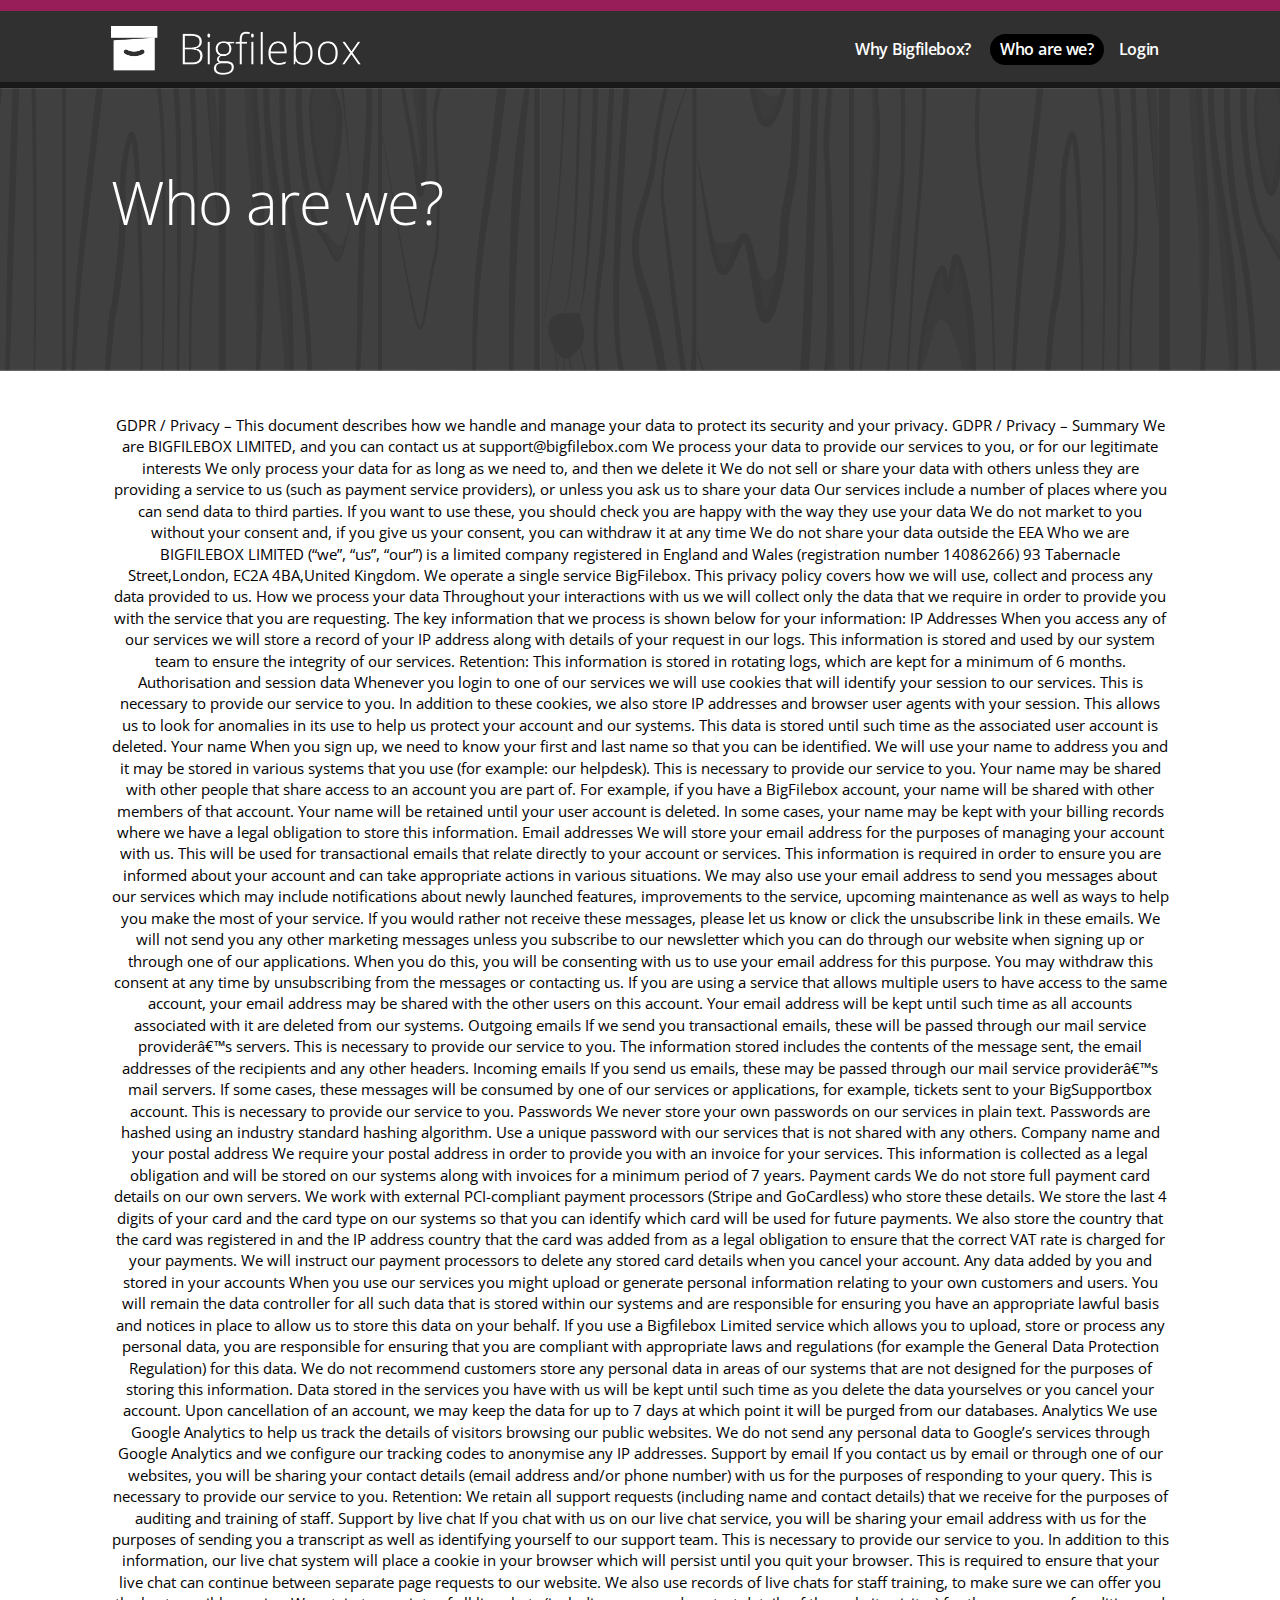
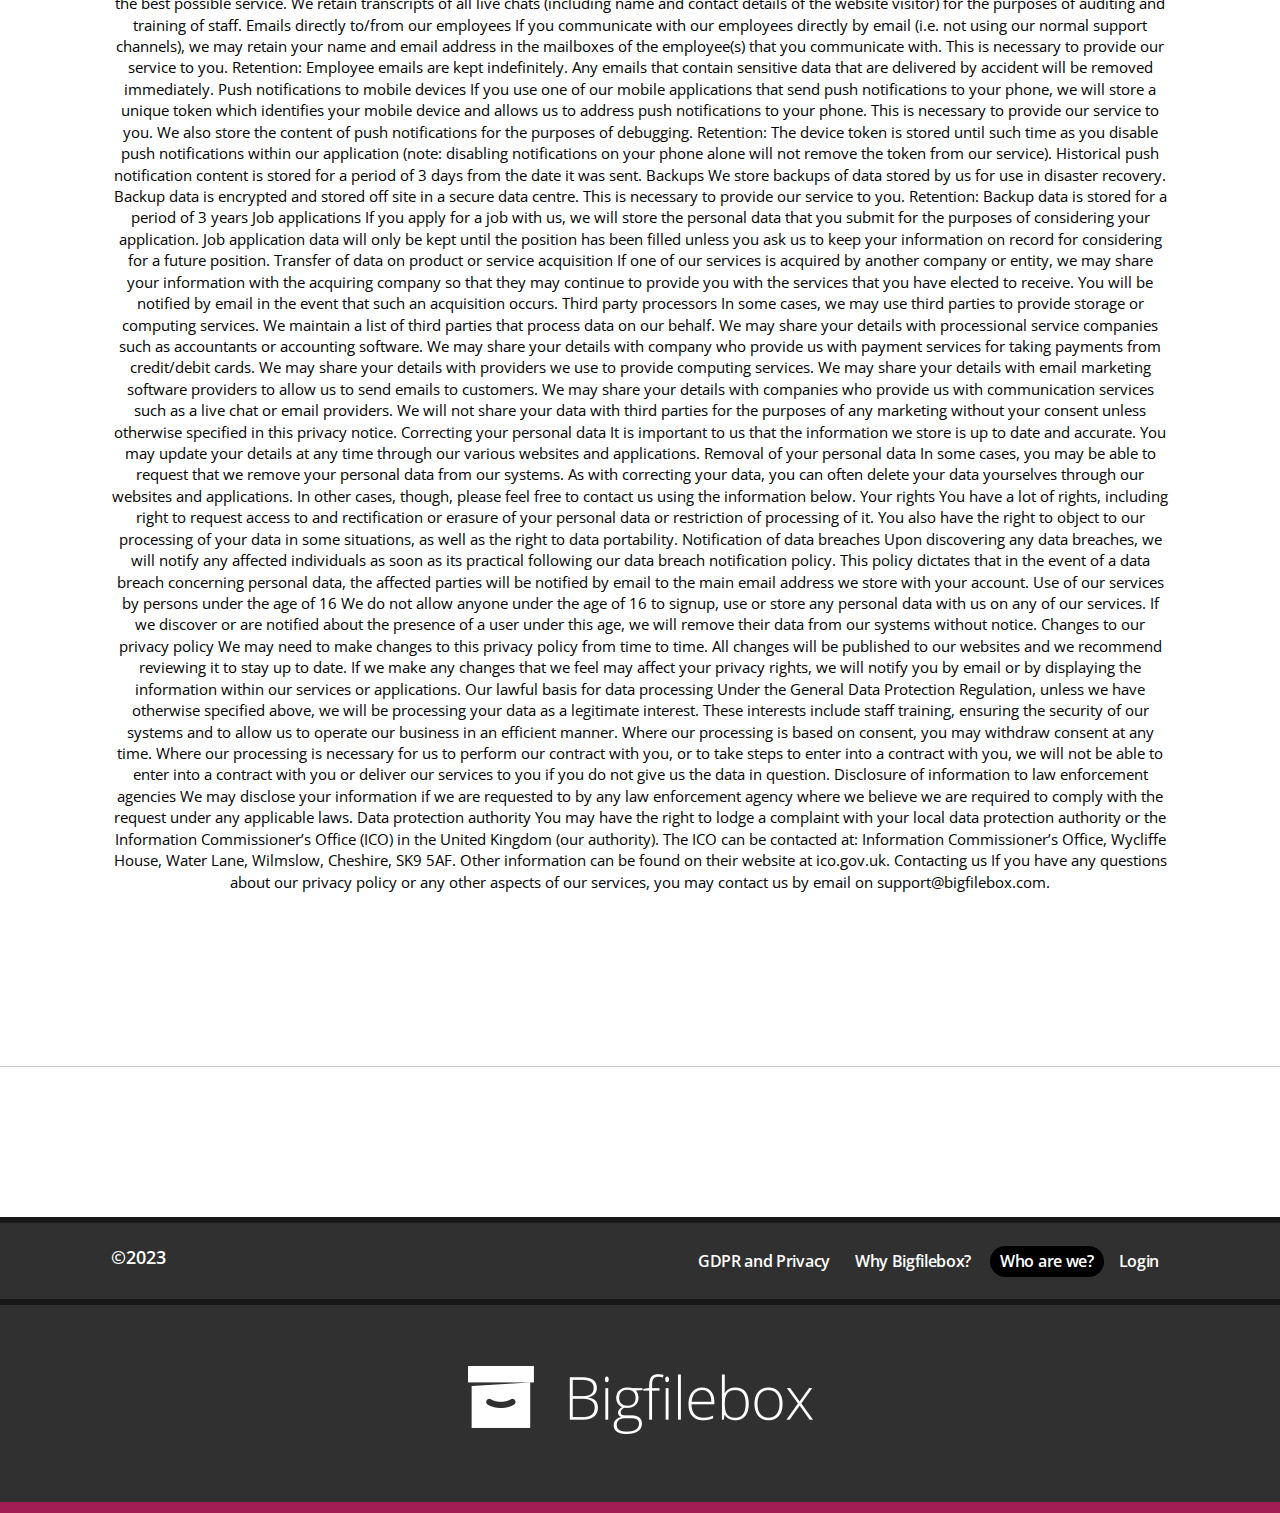
==== gdpr-and-privacy.html @ 00710cbe "Remove NG branding and update privacy" ====
<!DOCTYPE html>
<html lang="en">

<head>
  <title>Who makes Bigfilebox?</title>
  <meta charset="utf-8">
  <meta name="viewport" content="width=device-width, minimum-scale=1.0, maximum-scale=1.0" />
  <meta name="format-detection" content="telephone=no">
  <meta http-equiv="X-UA-Compatible" content="IE=edge">
  <meta name="keywords" content="">
  <meta name="description" content="">

  <!--css styles starts-->
  <link rel="shortcut icon" type="image/x-icon" href="favicon.ico">
  <!--<link rel="stylesheet" href="//maxcdn.bootstrapcdn.com/bootstrap/3.2.0/css/bootstrap.min.css">-->
  <!--live CDN bootstrap CSS-->
  <link type="text/css" rel="stylesheet" href="css/bootstrap.min.css">
  <!-- use in local machine latest Bootstrap CSS-->
  <link rel="stylesheet" type="text/css" href="css/style.css">
  <link rel="stylesheet" type="text/css" href="css/responsive.css" media="screen">
  <link rel="stylesheet" type="text/css" href="css/fonts.css">

  <!--css styles ends-->

  <!--google/webkitt fonts embeddeds here-->
  <link href='https://fonts.googleapis.com/css?family=Open+Sans:400,600,700,300,800' rel='stylesheet' type='text/css'>
  <!--google/webkitt fonts embeddeds here-->

  <!--script  starts-->
  <!--[if lt IE 9]>
      <script src="js/html5shiv.js"></script>
      <script src="js/respond.min.js"></script>
      <link rel="stylesheet" type="text/css" href="css/ie.css">
    <![endif]-->
  <!--script  ends-->

  <!--common jquery starts-->
  <!--<script src="http://ajax.googleapis.com/ajax/libs/jquery/1.11.1/jquery.min.js"></script>-->
  <script src="js/jquery.min.js"></script>
  <!-- use in local machine latest jquery js-->
  <!--common jquery end-->
  <script>
    (function (i, s, o, g, r, a, m) {
      i["GoogleAnalyticsObject"] = r;
      (i[r] =
        i[r] ||
        function () {
          (i[r].q = i[r].q || []).push(arguments);
        }), (i[r].l = 1 * new Date());
      (a = s.createElement(o)), (m = s.getElementsByTagName(o)[0]);
      a.async = 1;
      a.src = g;
      m.parentNode.insertBefore(a, m);
    })(window, document, "script", "//www.google-analytics.com/analytics.js", "ga");

    ga("create", "UA-67791486-1", "auto");
    ga("send", "pageview");
  </script>

</head>

<body>
  <div class="wrapper">
    <!--header section starts-->
    <header>

      <!-- header section coding starts here-->
      <div class="container">
        <div class="row">
          <div class="col-xs-12 col-sm-3 col-md-3 col-lg-3 logo">
            <a href="index.html" title="Bigfilebox">
              <img src="images/logo.png" alt="Bigfilebox" title="Bigfilebox" width="250" height="49">
            </a>
          </div>
          <div class="col-xs-12 col-sm-9 col-md-9 col-lg-9">
            <ul class="enumenu_ul menu">
              <li>
                <a href="what-are-the-features.html" title="Why Bigfilebox?">Why Bigfilebox?</a>
              </li>
              <li>
              </li>
              <li class='active'>
                <a href="who-makes-bigfilebox.html" title="Contact us">Who are we?</a>
              </li>
              <li class="">
                <a href="signin.html" title="Contact us">Login</a>
              </li>
            </ul>
          </div>
        </div>
      </div>
      <!-- header section coding ends here-->

    </header>
    <!--header section ends-->
    <div class="banner inner-banner">
      <div class="container">
        <div class="overlay-text">
          <p>Who are we?</p>
        </div>
      </div>
    </div>
    <!-- midd section starts here-->
    <section>
      <div id="mid-container">
        <div class="container">
          <div class="row text-center our-team-page">
            <div class="col-md-12 col-sm-12 col-lg-12">
              GDPR / Privacy – This document describes how we handle and manage your data to protect its security and your privacy.
GDPR / Privacy  –  Summary
We are BIGFILEBOX LIMITED, and you can contact us at support@bigfilebox.com
We process your data to provide our services to you, or for our legitimate interests
We only process your data for as long as we need to, and then we delete it
We do not sell or share your data with others unless they are providing a service to us (such as payment service providers), or unless you ask us to share your data
Our services include a number of places where you can send data to third parties. If you want to use these, you should check you are happy with the way they use your data
We do not market to you without your consent and, if you give us your consent, you can withdraw it at any time
We do not share your data outside the EEA
Who we are
BIGFILEBOX LIMITED (“we”, “us”, “our”) is a limited company registered in England and Wales (registration number 14086266) 93 Tabernacle Street,London, EC2A 4BA,United Kingdom.

We operate a single service BigFilebox. This privacy policy covers how we will use, collect and process any data provided to us.

How we process your data
Throughout your interactions with us we will collect only the data that we require in order to provide you with the service that you are requesting. The key information that we process is shown below for your information:

IP Addresses
When you access any of our services we will store a record of your IP address along with details of your request in our logs. This information is stored and used by our system team to ensure the integrity of our services. Retention: This information is stored in rotating logs, which are kept for a minimum of 6 months.

Authorisation and session data
Whenever you login to one of our services we will use cookies that will identify your session to our services. This is necessary to provide our service to you.

In addition to these cookies, we also store IP addresses and browser user agents with your session. This allows us to look for anomalies in its use to help us protect your account and our systems.

This data is stored until such time as the associated user account is deleted.

Your name
When you sign up, we need to know your first and last name so that you can be identified. We will use your name to address you and it may be stored in various systems that you use (for example: our helpdesk). This is necessary to provide our service to you.

Your name may be shared with other people that share access to an account you are part of. For example, if you have a BigFilebox account, your name will be shared with other members of that account.

Your name will be retained until your user account is deleted. In some cases, your name may be kept with your billing records where we have a legal obligation to store this information.

Email addresses
We will store your email address for the purposes of managing your account with us. This will be used for transactional emails that relate directly to your account or services. This information is required in order to ensure you are informed about your account and can take appropriate actions in various situations.

We may also use your email address to send you messages about our services which may include notifications about newly launched features, improvements to the service, upcoming maintenance as well as ways to help you make the most of your service. If you would rather not receive these messages, please let us know or click the unsubscribe link in these emails.

We will not send you any other marketing messages unless you subscribe to our newsletter which you can do through our website when signing up or through one of our applications. When you do this, you will be consenting with us to use your email address for this purpose.

You may withdraw this consent at any time by unsubscribing from the messages or contacting us.

If you are using a service that allows multiple users to have access to the same account, your email address may be shared with the other users on this account.

Your email address will be kept until such time as all accounts associated with it are deleted from our systems.

Outgoing emails
If we send you transactional emails, these will be passed through our mail service providerâ€™s servers. This is necessary to provide our service to you. The information stored includes the contents of the message sent, the email addresses of the recipients and any other headers.

Incoming emails
If you send us emails, these may be passed through our mail service providerâ€™s mail servers. If some cases, these messages will be consumed by one of our services or applications, for example, tickets sent to your BigSupportbox account. This is necessary to provide our service to you.

Passwords
We never store your own passwords on our services in plain text. Passwords are hashed using an industry standard hashing algorithm. Use a unique password with our services that is not shared with any others.

Company name and your postal address
We require your postal address in order to provide you with an invoice for your services. This information is collected as a legal obligation and will be stored on our systems along with invoices for a minimum period of 7 years.

Payment cards
We do not store full payment card details on our own servers. We work with external PCI-compliant payment processors (Stripe and GoCardless) who store these details.

We store the last 4 digits of your card and the card type on our systems so that you can identify which card will be used for future payments.

We also store the country that the card was registered in and the IP address country that the card was added from as a legal obligation to ensure that the correct VAT rate is charged for your payments.

We will instruct our payment processors to delete any stored card details when you cancel your account.

Any data added by you and stored in your accounts
When you use our services you might upload or generate personal information relating to your own customers and users. You will remain the data controller for all such data that is stored within our systems and are responsible for ensuring you have an appropriate lawful basis and notices in place to allow us to store this data on your behalf.

If you use a Bigfilebox Limited service which allows you to upload, store or process any personal data, you are responsible for ensuring that you are compliant with appropriate laws and regulations (for example the General Data Protection Regulation) for this data.

We do not recommend customers store any personal data in areas of our systems that are not designed for the purposes of storing this information.

Data stored in the services you have with us will be kept until such time as you delete the data yourselves or you cancel your account. Upon cancellation of an account, we may keep the data for up to 7 days at which point it will be purged from our databases.

Analytics
We use Google Analytics to help us track the details of visitors browsing our public websites. We do not send any personal data to Google’s services through Google Analytics and we configure our tracking codes to anonymise any IP addresses.

Support by email
If you contact us by email or through one of our websites, you will be sharing your contact details (email address and/or phone number) with us for the purposes of responding to your query. This is necessary to provide our service to you. Retention: We retain all support requests (including name and contact details) that we receive for the purposes of auditing and training of staff.

Support by live chat
If you chat with us on our live chat service, you will be sharing your email address with us for the purposes of sending you a transcript as well as identifying yourself to our support team. This is necessary to provide our service to you.

In addition to this information, our live chat system will place a cookie in your browser which will persist until you quit your browser. This is required to ensure that your live chat can continue between separate page requests to our website.

We also use records of live chats for staff training, to make sure we can offer you the best possible service.

We retain transcripts of all live chats (including name and contact details of the website visitor) for the purposes of auditing and training of staff.

Emails directly to/from our employees
If you communicate with our employees directly by email (i.e. not using our normal support channels), we may retain your name and email address in the mailboxes of the employee(s) that you communicate with. This is necessary to provide our service to you. Retention: Employee emails are kept indefinitely. Any emails that contain sensitive data that are delivered by accident will be removed immediately.

Push notifications to mobile devices
If you use one of our mobile applications that send push notifications to your phone, we will store a unique token which identifies your mobile device and allows us to address push notifications to your phone. This is necessary to provide our service to you. We also store the content of push notifications for the purposes of debugging. Retention: The device token is stored until such time as you disable push notifications within our application (note: disabling notifications on your phone alone will not remove the token from our service). Historical push notification content is stored for a period of 3 days from the date it was sent.

Backups
We store backups of data stored by us for use in disaster recovery. Backup data is encrypted and stored off site in a secure data centre. This is necessary to provide our service to you. Retention: Backup data is stored for a period of 3 years

Job applications
If you apply for a job with us, we will store the personal data that you submit for the purposes of considering your application.

Job application data will only be kept until the position has been filled unless you ask us to keep your information on record for considering for a future position.

Transfer of data on product or service acquisition
If one of our services is acquired by another company or entity, we may share your information with the acquiring company so that they may continue to provide you with the services that you have elected to receive. You will be notified by email in the event that such an acquisition occurs.

Third party processors
In some cases, we may use third parties to provide storage or computing services. We maintain a list of third parties that process data on our behalf.

We may share your details with processional service companies such as accountants or accounting software.
We may share your details with company who provide us with payment services for taking payments from credit/debit cards.
We may share your details with providers we use to provide computing services.
We may share your details with email marketing software providers to allow us to send emails to customers.
We may share your details with companies who provide us with communication services such as a live chat or email providers.
We will not share your data with third parties for the purposes of any marketing without your consent unless otherwise specified in this privacy notice.

Correcting your personal data
It is important to us that the information we store is up to date and accurate. You may update your details at any time through our various websites and applications.

Removal of your personal data
In some cases, you may be able to request that we remove your personal data from our systems. As with correcting your data, you can often delete your data yourselves through our websites and applications. In other cases, though, please feel free to contact us using the information below.

Your rights
You have a lot of rights, including right to request access to and rectification or erasure of your personal data or restriction of processing of it. You also have the right to object to our processing of your data in some situations, as well as the right to data portability.

Notification of data breaches
Upon discovering any data breaches, we will notify any affected individuals as soon as its practical following our data breach notification policy. This policy dictates that in the event of a data breach concerning personal data, the affected parties will be notified by email to the main email address we store with your account.

Use of our services by persons under the age of 16
We do not allow anyone under the age of 16 to signup, use or store any personal data with us on any of our services. If we discover or are notified about the presence of a user under this age, we will remove their data from our systems without notice.

Changes to our privacy policy
We may need to make changes to this privacy policy from time to time. All changes will be published to our websites and we recommend reviewing it to stay up to date. If we make any changes that we feel may affect your privacy rights, we will notify you by email or by displaying the information within our services or applications.

Our lawful basis for data processing
Under the General Data Protection Regulation, unless we have otherwise specified above, we will be processing your data as a legitimate interest. These interests include staff training, ensuring the security of our systems and to allow us to operate our business in an efficient manner.

Where our processing is based on consent, you may withdraw consent at any time.

Where our processing is necessary for us to perform our contract with you, or to take steps to enter into a contract with you, we will not be able to enter into a contract with you or deliver our services to you if you do not give us the data in question.

Disclosure of information to law enforcement agencies
We may disclose your information if we are requested to by any law enforcement agency where we believe we are required to comply with the request under any applicable laws.

Data protection authority
You may have the right to lodge a complaint with your local data protection authority or the Information Commissioner’s Office (ICO) in the United Kingdom (our authority). The ICO can be contacted at: Information Commissioner’s Office, Wycliffe House, Water Lane, Wilmslow, Cheshire, SK9 5AF. Other information can be found on their website at ico.gov.uk.

Contacting us
If you have any questions about our privacy policy or any other aspects of our services, you may contact us by email on support@bigfilebox.com.
              
            </div>
            <!--col-md-8 col-md-offset-2 end-->
          </div>
          <!--row text-center end-->
         
          <!--row end-->

          <!--row text-center end-->

        </div>
      </div>
    </section>
    <!-- midd section ends here-->

  </div>
  <!--footer starts here-->
  <footer>
    <div id="footer-main">
      <div class="trail-section">
        <div class="container">
          <div class="row">
            <div class="col-xs-12 col-sm-12 col-md-12">
            
            </div>
          </div>
        </div>
      </div>
      <div class="footermenu">
        <div class="container">
          <div class="row">
            <div class="col-xs-12 col-sm-3 col-md-3 col-lg-3 ">
              <p>&copy;2023
              </p>
            </div>
            <div class="col-xs-12 col-sm-9 col-md-9 col-lg-9">
              <ul class="enumenu_ul menu">
                <li>
                  <a href="gdpr-and-privacy.html" title="GDPR and Privacy">GDPR and Privacy</a>
                </li>
                <li>
                  <a href="what-are-the-features.html" title="Why Bigfilebox?">Why Bigfilebox?</a>
                </li>
                <li>
                </li>
                <li class='active'>
                  <a href="who-makes-bigfilebox.html" title="Contact us">Who are we?</a>
                </li>
                <li class="">
                  <a href="signin.html" title="Contact us">Login</a>
                </li>
              </ul>
            </div>
          </div>
        </div>
      </div>
      <!-- footer section codes starts here-->
      <div class="footer-logo">
        <div class="container">
          <div class="row">
            <div class="col-xs-12 col-sm-12 col-md-12 text-center">
              <a href="index.html" title="Bigfilebox">
                <img src="images/footer-logo.png" width="345" height="68" alt="Bigfilebox" title="Bigfilebox">
              </a>
            </div>
          </div>
        </div>
      </div>
      <!-- footer section codes ends here-->
    </div>
  </footer>
  <!-- image preloads starts here-->

  <!-- image preloads ends here-->
  <!--footer ends here-->
  <!--scripts starts here-->
  <script src="js/modernizr-2.7.1.min.js"></script>
  <!-- Latest compiled and minified JavaScript
    <script src="//maxcdn.bootstrapcdn.com/bootstrap/3.2.0/js/bootstrap.min.js"></script>-->
  <script src="js/bootstrap.min.js"></script>
  <!-- use in local machine latest Bootstrap CSS-->
  <script src="js/menu.js"></script>
  <script src="js/css_browser_selector.js"></script>
  <script src="js/general.js"></script>
  <!--scripts ends here-->
</body>

</html>
---- css/style.css ----
@charset "utf-8";
/*----------intial declartaion of css----------*/
* { padding: 0; margin: 0; list-style: none; }
body { font-family: 'Open Sans', sans-serif; font-size: 15px; }
a, .btn { outline: none !important; transition: all 200ms ease-in-out 0s; -moz-transition: all 200ms ease-in-out 0s; -webkit-transition: all 200ms ease-in-out 0s; text-decoration: none !important; }
a:hover { text-decoration: none !important; outline: none !important }
/*--------sticky footer or vertical footer------------*/
.wrapper { margin: 0 auto; /*initialize footer height in negative for sticky footer*/ }
body, html { height: 100%; }
/*-----------header section styles goes here---------------*/
header { background: #303030; width: 100%; border-top: 11px solid #971e59; border-bottom: 6px solid #181818; padding-top: 15px; padding-bottom: 7px }
.enumenu_container { margin-right: -16px; }
.menu-icon { display: none; cursor: pointer; color: #fff; text-transform: uppercase; text-align: center; font-weight: bold; line-height: 33px; font-size: 22px; padding: 0; }
.menu-icon .menu-box { width: 50px; height: 38px; margin-right: 10px; padding: 5px; position: absolute; right: 0; top: -41px }
.menu-icon .menu-box span { width: 100%; height: 4px; margin-bottom: 6px; background: #fff; display: block; border-radius: 2px; transition: all 0.5s; -webkit-transition: all 0.5s; }
.menu-icon.active span:nth-child(1) { transform: rotate(45deg) translateY(8px) translateX(8px); -webkit-transform: rotate(45deg) translateY(8px) translateX(8px); }
.menu-icon.active span:nth-child(2) { opacity: 0; }
.menu-icon.active span:nth-child(3) { transform: rotate(-45deg) translateY(-7px) translateX(6px); -webkit-transform: rotate(-45deg) translateY(-7px) translateX(6px); }
.enumenu_ul .caret { color: #fff; margin-left: 7px; }
.enumenu_ul { padding: 0px; list-style: none; text-align: right; margin-bottom: 0; margin-top: 3px }
.enumenu_ul > li { display: inline-block; vertical-align: top; position: relative }
.enumenu_ul > li:first-child a { margin-left: 0 }
.enumenu_ul li a { font-size: 21px; font-weight: 600; color: #fff; padding: 4px 16px; display: block; letter-spacing: -0.02em; margin-left: 17px; }
.enumenu_ul > li > a:hover { background: #971d59; border-radius: 17px; }
.enumenu_ul > li.active > a { background: #000; border-radius: 17px; }
.enumenu_ul > li ul { display: none }
.enumenu_ul ul li { width: 100%; margin: 0; list-style: none; position: relative; }
.enumenu_ul.desk ul { top: 100%; z-index: 999; list-style: none; left: 0px; background: #fff; position: absolute; min-width: 150px; }
/*-----------header section styles ends here----------------*/
.banner { background: url(../images/hero-background.png) no-repeat; background-size: cover; background-position: center center; position: relative; }
.banner.inner-banner { background: url(../images/page_header.png) no-repeat; background-size: cover; background-position: center center; height: 283px; position: relative; }
.banner .hero-image{background: url(../images/hero-foreground.png) no-repeat; background-size: cover; background-position: center; height: 100%; width:50%; right: 0;position: absolute; }
.banner.inner-banner .overlay-text { padding-top: 4.4% }
.banner.inner-banner .overlay-text p { font-size: 96px; font-weight: 300; color: #FFF; line-height: 135px; letter-spacing: -0.02em; }
.banner .carousel-indicators li { background-color: #fff !important; }
.carousel-indicators li:last-child { margin-right: 0 !important }
.banner .carousel-indicators li.active { background-color: transparent !important; border: 3px solid #fff !important; }
.overlay-text { padding-top: 3%; }
.banner .carousel-indicators { bottom: 28px; }
.overlay-text p { font-size: 84px; font-weight: 300; color: #fff; line-height: 96px; letter-spacing: -0.02em; display: inline-block }
.overlay-text p sup { font-weight: 600; font-size: 20px; top: -69px; letter-spacing: 0; left: 7px }
.overlay-text-bottom { padding-top: 40px; position:relative;z-index:1;padding-bottom:3%;}
.overlay-text-bottom p { display: inline-block; font-weight: 600; color: #fff; font-size: 28px; letter-spacing: -0.02em; line-height: 52px; width: 50%; vertical-align: middle }
.overlay-text-bottom a { background: #7f9f40; border-radius: 13px; color: #ffffff; font-weight: 600; letter-spacing: -0.02em; padding: 7px 23px 11px; margin-left: 0px; display: inline-block; vertical-align: middle; font-size: 36px; margin-left: 17%; margin-top: 11px; }
.overlay-text-bottom a:hover { background: #303030; }
.overlay-text-bottom span { color: #ffffff; font-weight: 800 }
.overlay-text-bottom span.trial { font-size: 30px; vertical-align: super; }
.banner.inner-banner .overlay-text a { background: #7f9f40; border-radius: 13px; color: #ffffff; font-weight: 600; letter-spacing: -0.02em; padding: 12px 23px 8px; margin-left: 54px; display: inline-block; font-size: 48px; vertical-align: super; }
.banner.inner-banner .overlay-text a:hover { background: #303030; }
.banner.inner-banner .overlay-text a span { color: #ffffff; font-weight: 800 }
.banner.inner-banner .overlay-text a span.trial { font-size: 30px; vertical-align: super; }
/*-----------mid section styles goes here-----------*/
#mid-container { background: #fff; width: 100%; color: #000 }
h2 { font-size: 43px !important; font-weight: 700 !important; color: #9f2f66 }
h3 { font-size: 43px !important; font-weight: 600 !important; color: #971d59; letter-spacing: -0.02em }
h4 { font-size: 31px !important; font-weight: 400 !important; color: #5c5c5e; letter-spacing: -0.02em; }
p { font-weight: 400; color: #575758; font-size: 26px; line-height: 38px; }
b, strong { font-weight: 600 }
.res-space { text-align: center; margin-top: 50px }
.borderbtm { border-bottom: 1px solid #cccccc; margin: 115px 0 54px 0; display: block }
.teamdisc p { font-size: 23px; }
.teamdisc a { text-decoration: underline !important; color: #000; font-size: 23px; font-weight: 400 }
.teamdisc a:hover { text-decoration: none; color: #971D59 }
.discrition-padd { margin-top: 21px; }
.discrition-padd p { font-size: 22px; line-height: 32px; color: #575758; padding: 0 64px; padding-bottom: 6px; }
.discrition-padd p strong { font-size: 26px; line-height: 32px; color: #575758; font-weight: 600 !important; }
.discrition-padd.discrition-padd2 p { max-width: 1280px; margin: 0 auto; padding-bottom: 16px; }
.best-choices { padding-top: 32px }
.imgbox-feature img { width: 100% }
.table-responsive { margin-top: 43px }
.table-responsive th:first-child { width: 216px }
.table-responsive th:nth-child(5) { width: 100px }
.best-choices h3 { font-weight: 300 !important; color: #6b6b6b; font-size: 43px; text-align: center }
.best-choices h3 strong { font-weight: 700 !important; color: #a94274; letter-spacing: -0.02em }
/*.benefit-space{ padding:0 5%}*/
.benefit-disc { margin-top: 50px; }
.benefit-disc li { list-style: inherit !important; background: url(../images/bullete.png) no-repeat 9px 17px; padding-left: 20px; line-height: 36px; display: inline-block; color: #575758; font-size: 22px; }
.table tbody tr td:first-child { text-align: right }
.table-responsive .table tr td { text-align: center; line-height: 32px }
.table-responsive .table tr:nth-child(2) td { text-align: center; padding: 11px 0 11px 0 !important; vertical-align: middle }
.table-responsive .table tr td { padding: 24px 0px 0 !important }
.table tr th { font-size: 19px; color: #7f7f7f; text-align: center; font-weight: 400 }
.center-pad { text-align: center; margin-bottom: 42px; }
.benefit-space { margin-bottom: 58px; }
.center-pad h2 { letter-spacing: -0.032em }
.center-pad h2 img { margin-right: 5px; vertical-align: middle; margin-top: -6px;  }
.benefit-space img {width: 75px;}
.teamrow { margin-top: 51px; }
.teamrow1 { margin-top: 34px; }
.teamdisc { margin-top: 48px; }
.testimonials { background: #f6f6f6; padding: 43px 0 51px 0; }
.testimonials h4 { font-size: 43px !important; font-weight: 600 !important; color: #7f9f40; }
.carousel-inner { margin-top: 42px; }
.testimonials .carousel-inner p { font-size: 26px; color: #6b6b6b; line-height: 38px; position: relative; padding: 0 80px }
.testimonials .carousel-inner p:before { background: url(../images/quotation-mark1.png) no-repeat; width: 34px; height: 32px; content: ''; position: absolute; left: 40px }
.testimonials .carousel-inner p:after { background: url(../images/quotation-mark2.png) no-repeat; width: 34px; height: 32px; content: ''; position: absolute; right: 50px; bottom: -10px }
.testimonials .carousel-inner p img { margin: 0 10px; }
.testimonials .carousel-inner span { font-size: 19px; color: #878788; display: block; padding: 38px 0 46px 0 }
.testimonials .carousel-inner p span { display: inline-block; padding: 0 }
.testimonials .carousel-indicators { bottom: 27px }
.borderbtm.borderbtm2 { margin: 98px 0 0; }
.carousel-indicators .active { background-color: #f6f6f6 !important; border: 3px solid #cbcbcb !important; width: 20px !important; height: 20px !important; padding: 0px; border-radius: 50%; position: relative; top: -1px; }
.carousel-indicators li { background-color: #cbcbcb !important; width: 20px !important; height: 20px !important; border-radius: 50%; border: 3px solid transparent; margin-right: 20px !important }
.testimhead-padd { padding: 60px 0 30px 0; margin-top: 0 }
.table > thead > tr > th, .table > tbody > tr > th, .table > tfoot > tr > th, .table > thead > tr > td, .table > tbody > tr > td, .table > tfoot > tr > td { border-top: 0 !important; padding: 5px !important }
.table tr:nth-child(2) { border-top: 1px solid #dcdcdc; border-bottom: 1px solid #dcdcdc }
.true { font-family: ITC_Zapf_Dingbats_Medium !important; font-size: 36px; color: #7f9f40; }
.false { font-family: ITC_Zapf_Dingbats_Medium !important; font-size: 56px; color: #971d59; }
.circle-bg { border-radius: 50%; background: #eeeeee; height: 275px; width: 275px; line-height: 275px; margin: 0 auto }
.circle-bg img { text-align: center }
.circle-bg-image-inner img {width:175px;height:auto;}
.dispaly-table-cell { display: table-cell; height: 100%; vertical-align: middle; }
.display-table { display: table; height: 100%; text-align: center; margin: 0 auto }
.our-team li { border-top: 1px solid #cccccc; padding-top: 58px; padding-bottom: 103px; }
.our-team li h2 { font-size: 51px !important; letter-spacing: -0.035em; margin-bottom: 0 }
.our-team li h2 span { font-size: 38px !important; }
.our-team li h4 { font-size: 36px !important; margin-top: 6px; letter-spacing: -0.01em; }
.our-team li P { color: #000; line-height: 31px; margin-bottom: 17px; }
.our-team ul { margin-top: 56px; }
.our-team li:last-child { padding-bottom: 0 }
.our-team-page { padding-top: 44px; }
.our-team-page p { color: #000000; font-size: 23px; padding: 0 149px 6px; line-height: 32px }
.our-team-page h3 { font-size: 51px !important; margin-bottom: 37px; }
.the-features-page { padding-top: 54px; }
.the-features-page .discrition-padd { margin-top: 31px; }
.the-features-page .borderbtm.borderbtm2 { margin: 85px 0 55px; }
.the-blog-page .article {margin-top: 50px;}
.the-blog-page .article.not-first {padding-top: 2%; margin-top:5%; border-top: 1px solid #cccccc}
.the-blog-page .article .blogger {font-size: 14px; line-height: 24px;border-bottom: 1px solid #cccccc;padding-bottom: 2%;}
.the-blog-page .article .blog-author {font-size: 24px;color: #971d59;}
.the-blog-page .article .blog-author-title {font-size: 18px}
.the-blog-page .article .blog-date {color: #575758}
.the-blog-page .article h3 {text-align: left;}
.the-blog-page .article h4 {font-weight: 400;color: #575758;font-size: 26px;line-height: 38px;text-align: left;}
.the-blog-page .article p {color: #030303; font-size: 14px; line-height: 24px;text-align: left;}
.the-blog-page .article img {padding:  10px 10px 10px 0;}
.the-blog-page .article img.avatar {padding: 0;}

.imgbox-feature { margin-top: 47px }
.borderbtm.borderbtm3 { margin-bottom: 54px; margin-top: 91px; }
.administrate { margin: 42px 0 0px 0 }
.administrate .col-sm-3 { margin-bottom: 20px }
.discrition-padd.discrition-padd2 { margin-bottom: -18px; margin-top: 18px }
.img-box-2 .col-sm-4 { margin-bottom: 20px; }
.file-safe p { padding: 0; max-width: 1240px; margin: 0 auto; width: 100%; padding-bottom: 14px; }
.win.safari .banner.inner-banner .overlay-text a{margin-left: 16px;}
.ie .banner.inner-banner .overlay-text a span.trial, .ie .trail-section p a span.trial, .ie .overlay-text-bottom span.trial {
 position:relative;top:8px;
}
.plans-description {padding: 20px 30px 0 30px}
table.plan-table {width: 100%;}
table.plan-table tr th {border-bottom: 1px solid #d9d9d9}
table.plan-table tr td, table.plan-table tr th { margin: 2px 10px;padding: 10px 0; text-align: center; color: #5e5e5e}
table.plan-table tr.enterprise td {font-weight: 900}
table.plan-table tr.corporate td {font-weight: 600}
table.plan-table tr.startup td {font-weight: 400}
table.plan-table tr.personal td {border-top: 1px solid #d9d9d9;font-weight: 300}
table.plan-table .plan-flash {width: 150px;}

#signin legend {font-size: 12px;border-bottom:none;}
/*----------------mid section styles ends here-------*/

/*----------------footer section  styles goes here-----------*/
#footer-main { padding-top: 5%;width: 100%; color: #fff }
.trail-section { border-top: 1px solid #cccccc; padding-top: 78px; margin-top: 109px; padding-bottom: 71px; }
.trail-section p { font-size: 50px; color: #575758; font-weight: 300; text-align: center }
.trail-section p a { background: #7f9f40; border-radius: 13px; color: #ffffff; font-weight: 600; letter-spacing: -0.02em; padding: 10px 15px; margin-left: 42px; display: inline-block; vertical-align: middle; line-height: normal }
.trail-section p a:hover { background: #303030; }
.trail-section p a span { color: #ffffff; font-weight: 800 }
.trail-section p a span.trial { font-size: 30px; vertical-align: super; line-height: 20px; }
.footermenu { background: #303030; border-top: 6px solid #181818; border-bottom: 6px solid #181818; padding-top: 15px; padding-bottom: 13px; }
.footermenu p img { margin-left: 20px; }
.footermenu p { font-size: 18px; color: #ffffff; font-weight: 600; }
.footer-logo { background: #303030; border-bottom: 11px solid #a11d52; padding-top: 61px; padding-bottom: 68px; }
.preloader { display: none; }
/*----------------footer section styles ends here--------*/
.company-logos{text-align: center;}
.company-logos > img {display: inline-block;height: 65px; margin: 5px;}
.bigfilebox-logo {height: 26px;}

.feature-block {min-height: 180px}
---- css/responsive.css ----
/*--------------media query css------------------*/
/*------------tablet landscape view------*/
@media (min-width: 1500px) {
  .container {
    max-width: 1500px;
    width: 100%;
  }
}

@media (max-width: 1519px) {
  .enumenu_container {
    margin-right: 0px;
  }
  .wrapper {
    overflow: hidden;
  }
}

@media (max-width: 1499px) {
  .overlay-text-bottom a {
    margin-left: 8%;
  }
  .enumenu_ul li a {
    font-size: 17px;
    margin-left: 1px;
  }
  .res-space img {
    width: 100%;
  }
  .benefit-space img {
    width: 48px;
  }
  .benefit-space p {
    font-size: 20px;
  }
  .benefit-disc li {
    font-size: 17px;
  }
  .imgbox img {
    width: 100%;
  }
  .enumenu_ul {
    margin-top: 8px;
    margin-bottom: 0;
  }
  .overlay-text-bottom span.trial {
    line-height: 15px;
  }
  .banner.inner-banner .overlay-text p {
    color: #fff;
    font-size: 60px;
    font-weight: 300;
    letter-spacing: -0.02em;
    line-height: 135px;
  }
  .enumenu_container {
    margin-right: 0px;
  }
  .discrition-padd.discrition-padd2 p {
    max-width: 100%;
  }
  .container {
    max-width: 100%;
    width: auto;
  }
  .file-safe p {
    padding: 0 60px;
    max-width: 100%;
    margin: 0 auto;
    width: 100%;
  }
  .banner .hero-image {
    background-size: cover;
  }
}

@media screen and (min-width: 768px) and (max-width: 2499px) {
  .overlay-text p {
    font-size: 64px;
    line-height: 72px;
  }
  .overlay-text-bottom p {
    font-size: 24px;
    line-height: 40px;
  }
  h2,
  .our-team li h2 {
    font-size: 33px !important;
  }
  .center-pad {
    margin-bottom: 12px;
  }
  h3,
  .our-team-page h3 {
    color: #971d59;
    font-size: 32px !important;
    font-weight: 600 !important;
    letter-spacing: -0.02em;
  }
  h4 {
    font-size: 26px !important;
  }
  .discrition-padd p,
  .our-team-page p,
  .our-team li P,
  .teamdisc a {
    font-size: 19px;
  }
  .discrition-padd p strong {
    font-size: 19px;
  }
  .our-team li h4 {
    font-size: 26px !important;
    letter-spacing: -0.01em;
    margin-top: 6px;
  }
  .our-team li h2 span {
    font-size: 27px !important;
  }
  .testimonials h4 {
    font-size: 36px !important;
  }
  .trail-section p {
    font-size: 40px;
  }
  .testimonials .carousel-inner p {
    font-size: 25px;
  }
  .container {
    width: 85%;
  }
  .center-pad h2 {
    font-size: 24px !important;
  }
  .benefit-space p {
    font-size: 15px;
    line-height: 27px;
  }
  .discrition-padd p {
    padding: 0 20px 6px;
  }
  .circle-bg {
    height: 260px;
    line-height: 260px;
    width: 260px;
  }
  .enumenu_ul li a {
    font-size: 16px;
    margin-left: 1px;
  }
  .enumenu_ul li a {
    padding: 4px 10px;
  }
  .banner .hero-image {
    background-size: cover;
  }
  .banner.inner-banner .overlay-text a {
    margin-left: 40px;
  }
  .overlay-text-bottom a {
    margin-left: 7%;
  }
}

@media (max-width: 1200px) {
  .main {
    width: 90%;
    margin: 0 5%;
  }
  .enumenu_ul li a {
    font-size: 14px;
    margin-left: 0px;
  }
  .logo a img {
    width: 100%;
    height: auto;
  }
  .center-pad {
    margin-bottom: 22px;
  }
  .benefit-space {
    margin-bottom: 28px;
  }
  .benefit-disc li {
    font-size: 12px;
    line-height: 29px;
    background-position: 9px 12px;
  }
  .benefit-disc {
    margin-top: 30px;
  }
  .testimonials .carousel-inner p {
    font-size: 19px;
    color: #6b6b6b;
    line-height: 31px;
    position: relative;
    padding: 0px 50px;
  }
  .testimonials .carousel-inner p::before {
    width: 34px;
    height: 32px;
    content: "";
    position: absolute;
    left: 11px;
  }
  .testimonials .carousel-inner p::after {
    width: 34px;
    height: 32px;
    content: "";
    position: absolute;
    right: 40px;
    bottom: -10px;
  }
  .testimonials .carousel-inner span {
    font-size: 15px;
  }
  .testimonials .carousel-inner p {
    color: #6b6b6b;
    font-size: 19px;
    line-height: 31px;
    margin: 0 auto;
    padding: 0 50px;
    position: relative;
    text-align: center;
    width: 280px;
  }
  .overlay-text-bottom a {
    margin-left: 4px;
  }
  .banner .hero-image {
    background-size: cover;
  }
  .banner.inner-banner .overlay-text p {
    font-size: 50px;
  }
  .banner.inner-banner .overlay-text a {
    background: #7f9f40 none repeat scroll 0 0;
    border-radius: 13px;
    color: #ffffff;
    display: inline-block;
    font-size: 40px;
    font-weight: 600;
    letter-spacing: -0.02em;
    margin-left: 54px;
    padding: 8px 23px 8px;
    vertical-align: super;
  }
  .teampad img {
    width: 100%;
  }
  .circle-bg img {
    height: auto;
    text-align: center;
    width: 53%;
  }
  .circle-bg {
    height: 205px;
    line-height: 205px;
    width: 205px;
  }
  .discrition-padd p {
    color: #575758;
    padding: 0 20px 6px;
  }
  .our-team-page p {
    padding: 0 20px 6px;
  }
  .banner.inner-banner .overlay-text a {
    margin-left: 10px;
  }
  .overlay-text-bottom a {
    margin-left: 3.5%;
  }
  .overlay-text-bottom p {
    width: 65%;
  }
}

/*------------tablet portrait  view------*/
@media (max-width: 991px) {
  .overlay-text-bottom p {
    display: inline-block;
    font-weight: 600;
    color: #fff;
    font-size: 25px;
    letter-spacing: -0.02em;
    line-height: 45px;
    width: 60%;
    vertical-align: middle;
    padding-right: 50px;
  }
  .center-pad h2 {
    font-size: 28px !important;
  }
  .benefit-space p {
    font-size: 14px;
    line-height: 27px;
    min-height: 81px;
  }
  .benefit-disc li {
    background-position: 9px 8px;
    line-height: 22px;
  }
  .trail-section p {
    font-size: 37px;
  }
  .footermenu p {
    font-size: 15px;
    color: #fff;
    font-weight: 600;
  }
  .footermenu p img {
    margin-left: 8px;
    width: 65%;
  }
  .overlay-text p {
    font-size: 64px;
    line-height: 92px;
  }
  .overlay-text-bottom {
    padding-top: 20px;
  }
  .overlay-text-bottom a {
    font-size: 25px;
  }
  .banner .hero-image {
    background-size: contain;
  }
  .overlay-text p sup {
    top: -39px;
  }
  .overlay-text p br {
    display: none;
  }
  .res-space {
    margin-top: 30px;
  }
  .benefit-space p {
    line-height: 23px;
  }
  .benefit-disc li {
    line-height: 20px;
  }
  .borderbtm {
    margin: 20px 0;
  }
  .teamrow {
    margin-top: 20px;
  }
  .borderbtm.borderbtm2 {
    margin-top: 20px;
  }
  .trail-section {
    margin-top: 20px;
    padding-top: 20px;
    padding-bottom: 20px;
  }
  .our-team-page p {
    padding: 0px 10px 6px;
    line-height: 32px;
  }
  .enumenu_ul li a {
    font-size: 12px;
    margin-left: 0px;
    padding: 4px 4px;
  }
  .enumenu_ul > li {
    display: inline-block;
    vertical-align: top;
    position: relative;
  }
  .testimonials .carousel-inner p::before,
  .testimonials .carousel-inner p::after {
    display: none;
  }
  .testimonials .carousel-inner p .visible-xs,
  .testimonials .carousel-inner p .visible-sm {
    display: inline-block !important;
  }
  .testimonials .carousel-inner p {
    color: #6b6b6b;
    font-size: 19px;
    line-height: 31px;
    margin: 0 auto;
    padding: 0 50px;
    position: relative;
    text-align: center;
    width: auto;
  }
  .trail-section p a {
    margin-left: 39px;
  }
  .banner.inner-banner .overlay-text a span.trial {
    line-height: 15px;
  }
  .banner.inner-banner .overlay-text a {
    background: #7f9f40 none repeat scroll 0 0;
    border-radius: 13px;
    color: #ffffff;
    display: inline-block;
    font-size: 25px;
    font-weight: 600;
    letter-spacing: -0.02em;
    margin-left: 44px;
    padding: 8px 23px;
    vertical-align: super;
  }
  .banner.inner-banner .overlay-text p {
    font-size: 41px;
  }
  .borderbtm.borderbtm3 {
    margin-bottom: 21px;
    margin-top: 21px;
  }
  .the-features-page .borderbtm.borderbtm2 {
    margin: 25px 0 25px;
  }
  .circle-bg {
    height: 175px;
    line-height: 175px;
    width: 175px;
  }
  .overlay-text-bottom a {
    margin-left: 11px;
  }
  .logo a img {
    width: 180px;
  }
  .enumenu_ul {
    margin-top: 6px;
    margin-bottom: 0;
  }
  header {
    padding-top: 13px;
    padding-bottom: 11px;
  }
  h3 {
    color: #971d59;
    font-size: 32px !important;
    font-weight: 600 !important;
    letter-spacing: -0.02em;
  }
  h4 {
    color: #5c5c5e;
    font-size: 30px !important;
    font-weight: 400 !important;
    letter-spacing: -0.02em;
  }
  .enumenu_ul > li > a {
    font-size: 11px;
    padding: 6px;
  }
  .banner.inner-banner .overlay-text a {
    margin-left: 10px;
  }
  .trail-section p a {
    margin-left: 18px;
  }
  .footermenu p img {
    margin-left: 8px;
    width: 60%;
  }
  .overlay-text-bottom p {
    padding-right: 37px;

    width: 58%;
  }
  .center-pad h2 {
    font-size: 16px !important;
  }
}
/*------------mobile landscape  view------*/
@media (max-width: 767px) {
  .enumenu_ul {
    display: none;
  }
  .menu-block {
    height: auto;
  }
  .menu-icon {
    display: block;
  }
  .services-detail a.pba-detail {
    border-bottom: 2px solid #d3d9da;
  }
  .enumenu_ul > li {
    display: block;
    margin: 0px;
    padding: 0px;
    float: none;
    margin: 0px 0 5px 0;
  }
  .enumenu_ul > li > a {
    text-align: center;
    padding: 8px;
    text-align: center;
    line-height: 30px;
    font-size: 15px;
  }
  .enumenu_ul {
    width: 100%;
  }
  .enumenu_ul > li ul {
    background: #d1d1d1;
  }
  .enumenu_ul > li ul a {
    text-align: center;
    display: block;
    text-align: center;
    color: #000;
    padding: 5px 0;
  }
  .center-pad h2 {
    font-size: 39px !important;
  }
  .benefit-space p {
    font-size: 20px;
    min-height: 100%;
  }
  .benefit-disc li {
    background-position: 9px 8px;
    line-height: 26px;
    display: table;
    font-size: 17px;
    background-position: 9px 12px;
    margin: 0 auto;
  }
  h4 {
    font-size: 28px !important;
  }
  h3,
  .our-team-page h3 {
    font-size: 37px !important;
  }
  .footermenu p img {
    margin-left: 8px;
    width: auto;
  }
  .imgbox .col-xs-12 {
    margin-bottom: 20px;
  }
  .discrition-padd p strong {
    font-size: 20px;
    line-height: 30px;
  }
  .discrition-padd p {
    font-size: 18px;
    line-height: 30px;
  }
  .trail-section p {
    font-size: 30px;
  }
  .trail-section p a {
    padding: 15px 15px 15px;
  }
  .borderbtm {
    margin: 35px 0px 34px;
  }
  .borderbtm.borderbtm2 {
    margin: 35px 0px 0px;
  }
  .trail-section {
    padding-top: 58px;
    margin-top: 50px;
    padding-bottom: 71px;
  }
  .logo a img {
    width: 216px;
  }
  .overlay-text p {
    font-size: 80px;
    font-weight: 300;
    color: #fff;
    line-height: 87px;
    letter-spacing: -0.02em;
  }
  .overlay-text p sup {
    font-weight: 600;
    font-size: 20px;
    top: -33px;
    letter-spacing: 0px;
    left: 7px;
  }
  .overlay-text-bottom a {
    font-size: 27px;
    margin-left: 5px;
  }
  .res-space {
    text-align: center;
    margin-top: 30px;
  }
  .overlay-text-bottom {
    padding-top: 19px;
  }
  .overlay-text-bottom p {
    font-size: 22px;
    letter-spacing: -0.02em;
    line-height: 30px;
    width: 100%;
    margin-bottom: 34px;
    padding-right: 0;
  }
  .banner {
    height: 527px;
  }
  .overlay-text,
  .overlay-text-bottom {
    text-align: center;
  }
  .overlay-text p br {
    display: none;
  }
  .overlay-text p {
    font-size: 50px;
    line-height: 77px;
  }
  .res-space {
    margin-top: 15px;
  }
  .benefit-space p br {
    display: none;
  }
  .res-space .col-md-4 {
    padding-bottom: 15px;
  }
  .res-space .col-md-4:last-child {
    border-bottom: 0;
  }
  .borderbtm {
    margin: 20px 0;
  }
  .discrition-padd p {
    font-size: 14px;
    line-height: 24px;
    padding: 0px 20px 6px;
    color: #575758;
  }
  .discrition-padd p strong {
    font-size: 16px;
    line-height: 22px;
  }
  .testimonials {
    padding: 20px 0;
  }
  .testimonials h4 {
    font-size: 33px !important;
  }
  .carousel-inner {
    margin-top: 20px;
  }
  .trail-section {
    margin-top: 0;
    padding-top: 20px;
    padding-bottom: 20px;
  }
  .circle-bg {
    border-radius: 50%;
    line-height: 275px;
    height: 275px;
    width: 275px;
    margin: 0px auto 40px;
  }
  .overlay-text-bottom a {
    font-size: 26px;
    margin-left: 0;
  }
  .table-responsive {
    padding-bottom: 30px;
  }
  .banner.inner-banner .overlay-text a {
    margin-left: 0;
  }
  .banner.inner-banner .overlay-text a {
    margin: 0 auto;
    display: table;
    font-size: 25px;
  }
  .banner.inner-banner .overlay-text p {
    font-size: 41px;
    line-height: 70px;
    margin-top: 5%;
  }
  .teampad img {
    width: auto;
  }
  .our-team li h2 {
    font-size: 41px !important;
    letter-spacing: -0.035em;
    margin-bottom: 0;
  }
  .our-team li h4 {
    font-size: 30px !important;
    letter-spacing: -0.01em;
    margin-top: 6px;
  }
  .our-team li h2 span {
    font-size: 26px !important;
  }
  .our-team li P {
    font-size: 20px;
  }
  .our-team li {
    border-top: 1px solid #cccccc;
    padding-bottom: 39px;
    padding-top: 20px;
  }
  .imgbox-feature .col-sm-4 {
    margin-bottom: 20px;
  }
  .imgbox-feature img {
    width: 100%;
  }
  .discrition-padd2 {
    margin-bottom: 8px;
  }
  .discrition-padd.discrition-padd2 {
    margin-bottom: 0;
    margin-top: 18px;
  }
  .overlay-text-bottom a {
    padding: 11px 23px 11px;
  }
  header {
    padding-top: 13px;
    padding-bottom: 9px;
  }
  .testimonials .carousel-inner span {
    padding: 38px 0 56px 0;
  }
  .our-team-page p {
    font-size: 19px;
  }
}

/*------------mobile portrait view------*/
@media (max-width: 640px) {
  .carousel-inner p {
    font-size: 19px;
    color: #6b6b6b;
    line-height: 31px;
    position: relative;
    padding: 0px 40px;
  }
  .testimonials .carousel-inner p::before {
    left: 8px;
  }
  .testimonials .carousel-inner p::after {
    right: 6px;
  }
  .trail-section p {
    font-size: 28px;
  }
  .trail-section p a {
    display: table;
    margin-left: 0;
    margin-top: 10px;
    padding: 12px 15px 10px;
    margin: 15px auto 0;
  }
  h3,
  .our-team-page h3 {
    font-size: 25px !important;
  }
  h4 {
    font-size: 22px !important;
  }
  .overlay-text p {
    font-size: 40px;
    font-weight: 300;
    color: #fff;
    line-height: 47px;
    letter-spacing: -0.02em;
  }
  .overlay-text p sup {
    font-weight: 600;
    font-size: 20px;
    top: -16px;
    letter-spacing: 0px;
    left: 7px;
  }
  .overlay-text-bottom p {
    font-size: 24px;
    letter-spacing: -0.02em;
    line-height: 30px;
    width: 100%;
    margin-bottom: 34px;
  }
  .benefit-disc li {
    line-height: 26px;
    display: table;
    font-size: 13px;
    background-position: 0 11px;
    margin: 0px auto;
    padding-left: 10px;
  }
  .footer-logo img {
    width: 90%;
    height: auto;
  }
  .overlay-text-bottom p {
    font-size: 18px;
    letter-spacing: -0.02em;
    line-height: 25px;
    width: 100%;
    margin-bottom: 34px;
  }
  .overlay-text p sup {
    font-size: 15px;
  }
  .overlay-text p {
    font-size: 30px;
    line-height: 47px;
  }
  .banner.inner-banner .overlay-text p {
    font-size: 29px;
    line-height: 70px;
  }
  .banner.inner-banner .overlay-text {
    padding-top: 5.4%;
  }
  .our-team-page p {
    font-size: 20px;
  }
  .our-team li h2 {
    font-size: 31px !important;
    letter-spacing: -0.035em;
    margin-bottom: 0;
  }
  .our-team li h4 {
    font-size: 20px !important;
    letter-spacing: -0.01em;
    margin-top: 6px;
  }
  .our-team li h2 span {
    font-size: 24px !important;
  }
  .our-team li P {
    font-size: 20px;
  }
  .the-features-page {
    padding-top: 24px;
  }
  .our-team-page {
    padding-top: 24px;
  }
  .our-team-page p {
    font-size: 14px;
    line-height: 24px;
    padding: 0px 0px 6px;
  }
  .our-team li P {
    font-size: 14px;
    line-height: 24px;
  }
  .our-team li h2 span {
    font-size: 22px !important;
  }
  .our-team li h2 {
    font-size: 27px !important;
    letter-spacing: -0.035em;
    margin-bottom: 0;
  }
  .teamdisc a {
    font-size: 14px;
  }
  .our-team li h4 {
    font-size: 18px !important;
    letter-spacing: -0.01em;
    margin-top: 6px;
  }
}
---- css/fonts.css ----
@font-face {
    font-family: 'ITC_Zapf_Dingbats_Medium';
    src: url('../fonts/ITC_Zapf_Dingbats_Medium.eot');
    src: url('../fonts/ITC_Zapf_Dingbats_Medium.eot') format('embedded-opentype'),
         url('../fonts/ITC_Zapf_Dingbats_Medium.woff2') format('woff2'),
         url('../fonts/ITC_Zapf_Dingbats_Medium.woff') format('woff'),
         url('../fonts/ITC_Zapf_Dingbats_Medium.ttf') format('truetype'),
         url('../fonts/ITC_Zapf_Dingbats_Medium.svg#ITC_Zapf_Dingbats_Medium') format('svg');
}
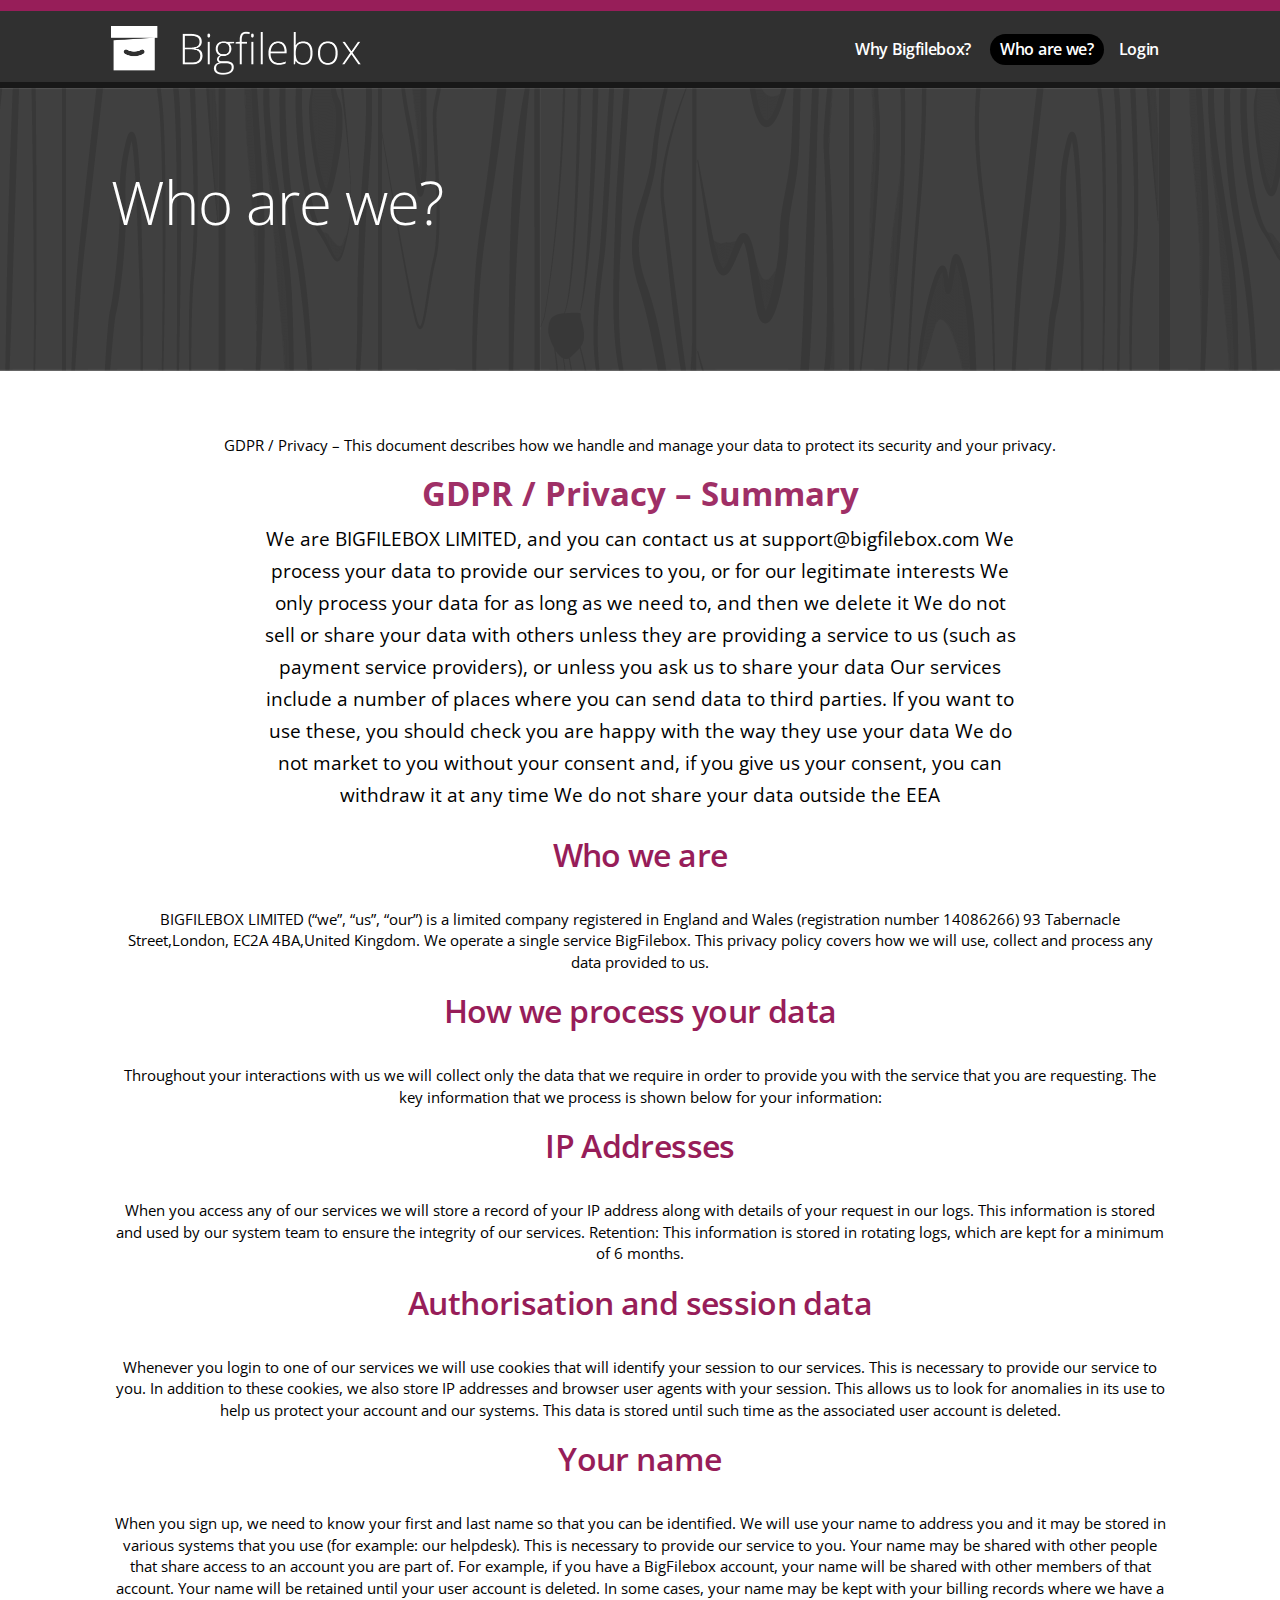
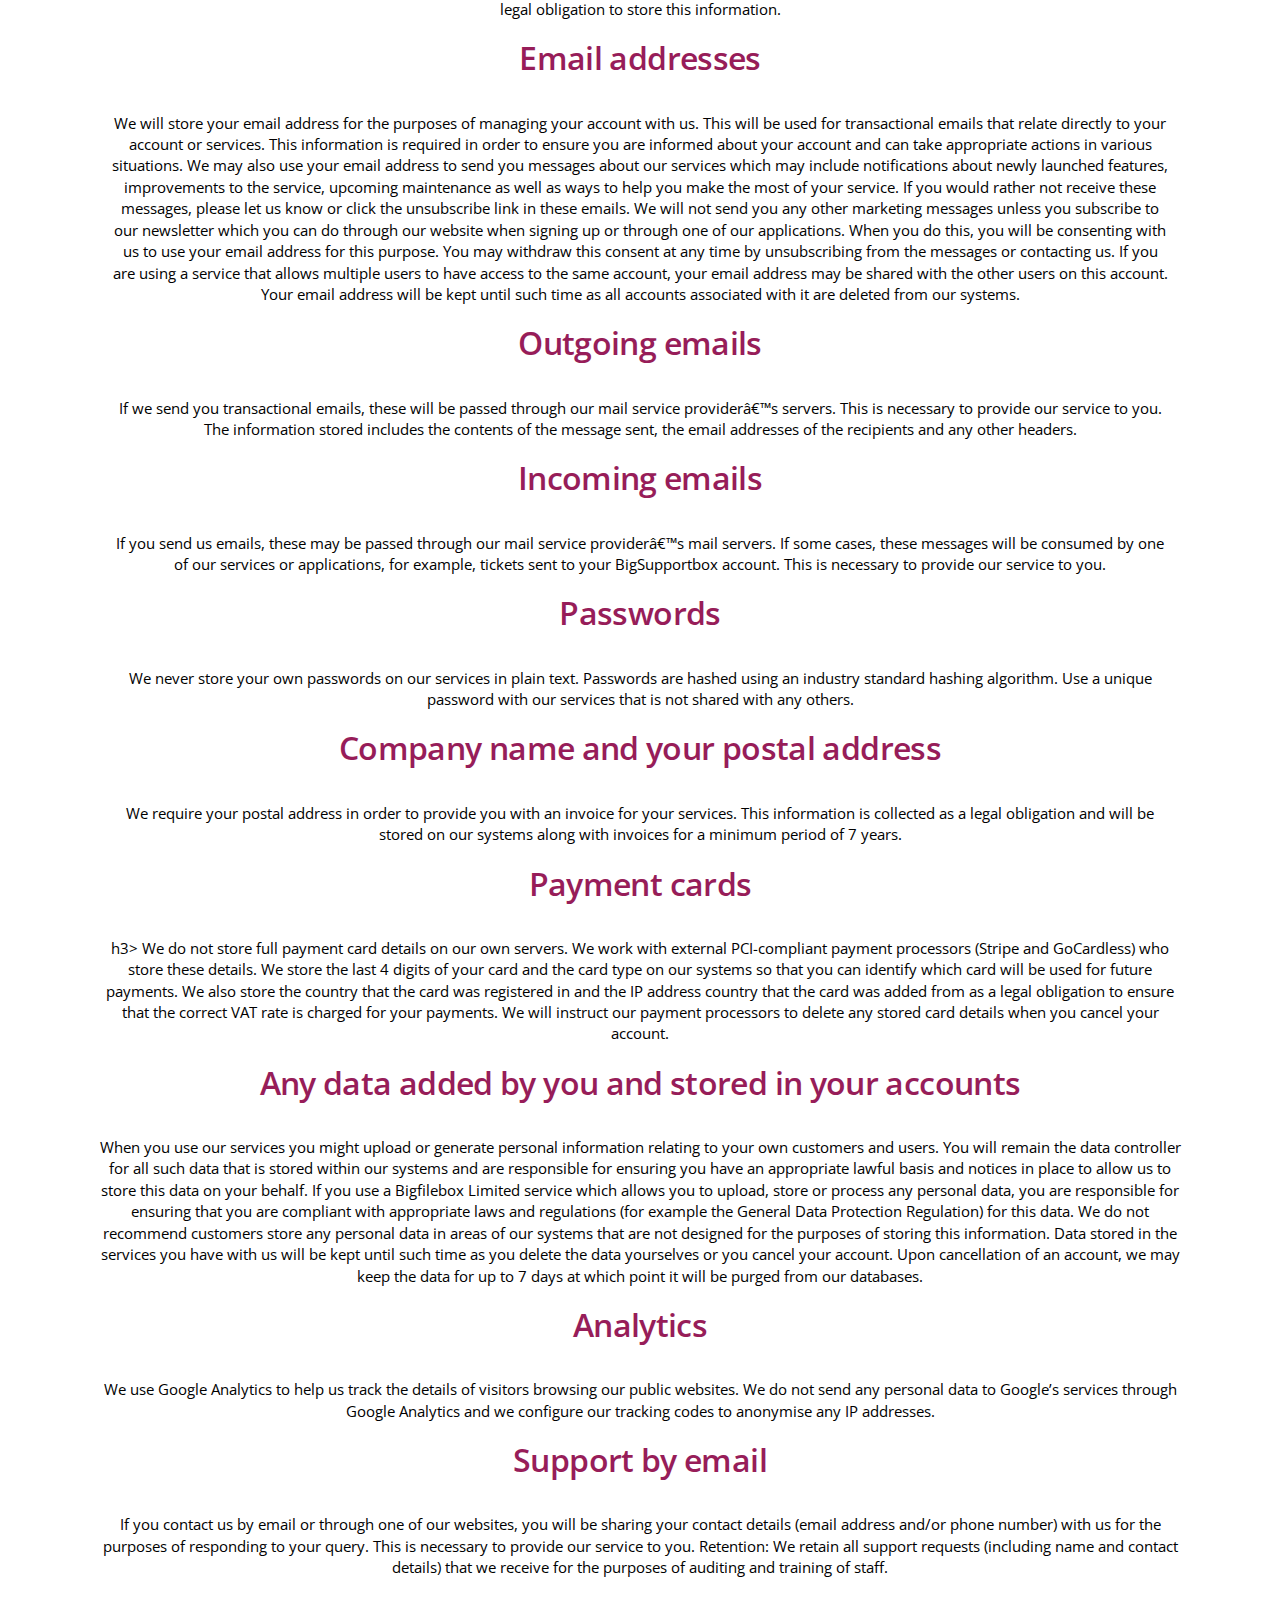
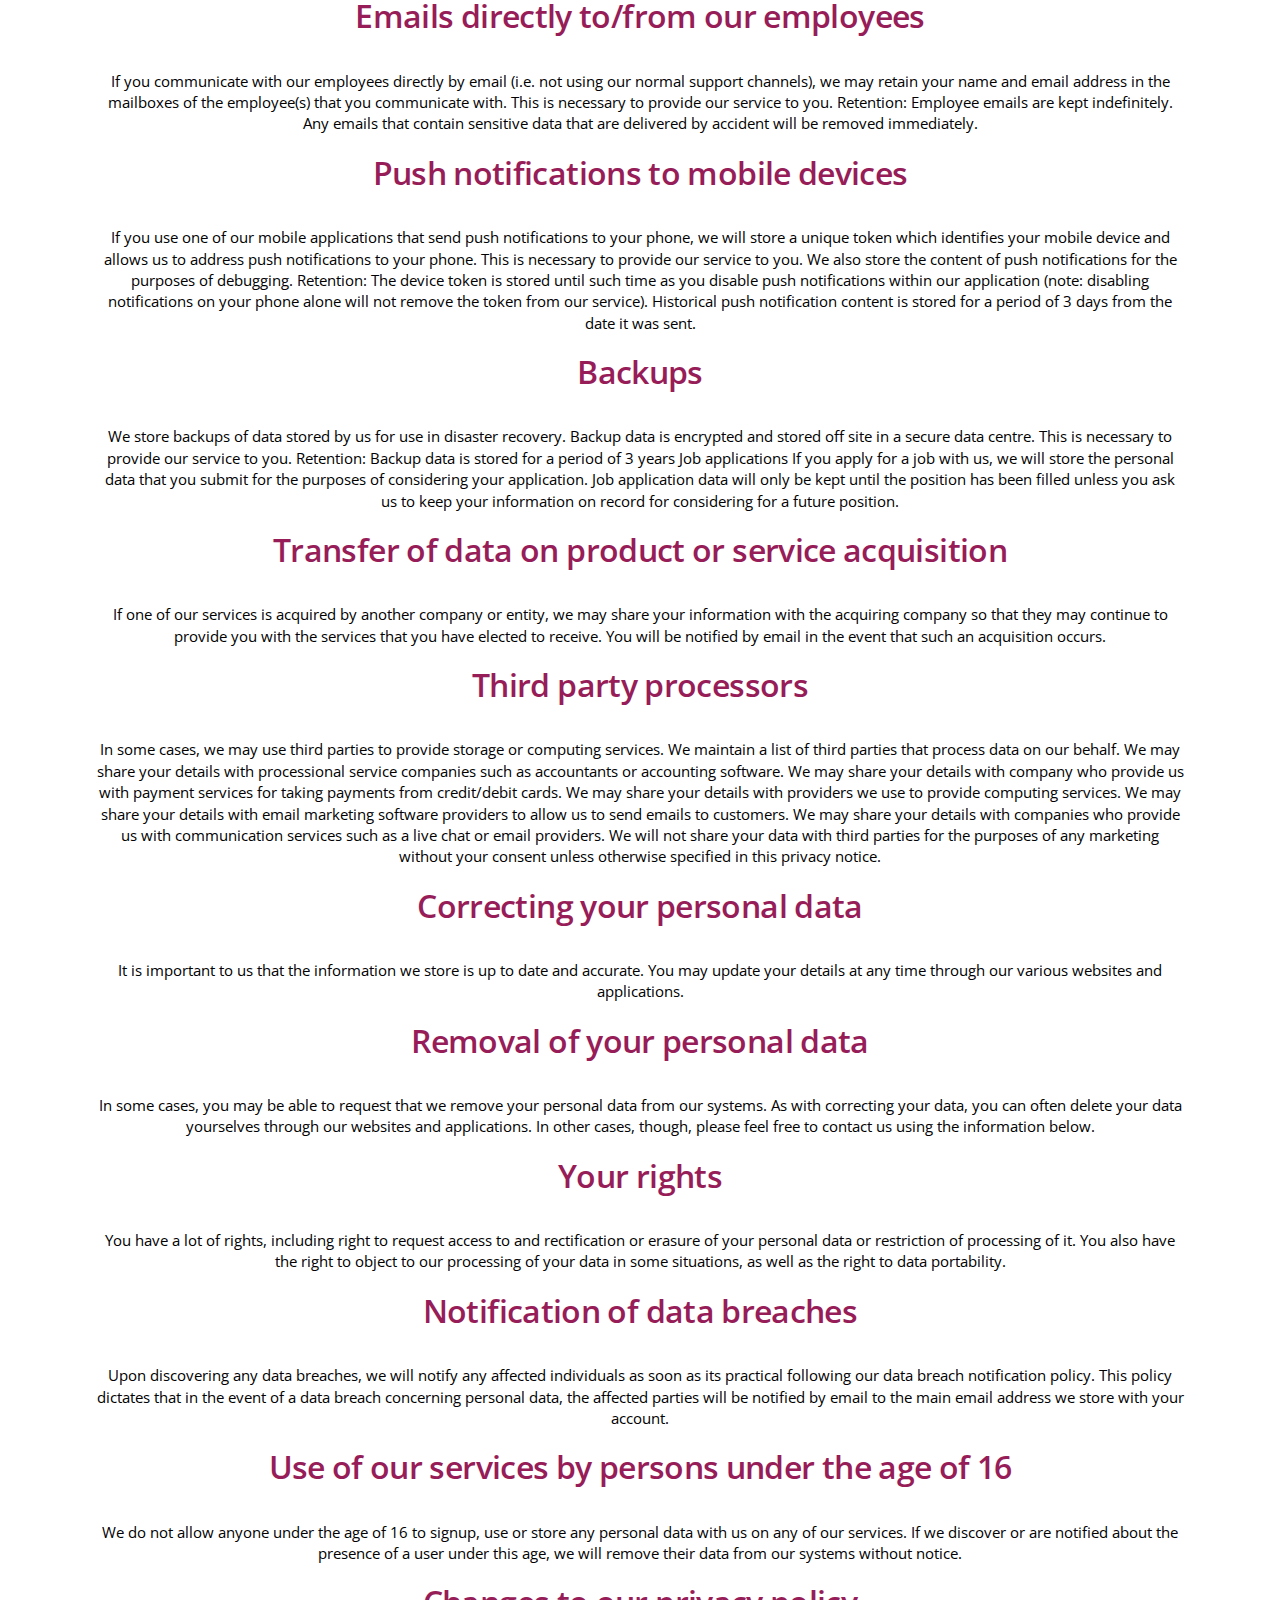
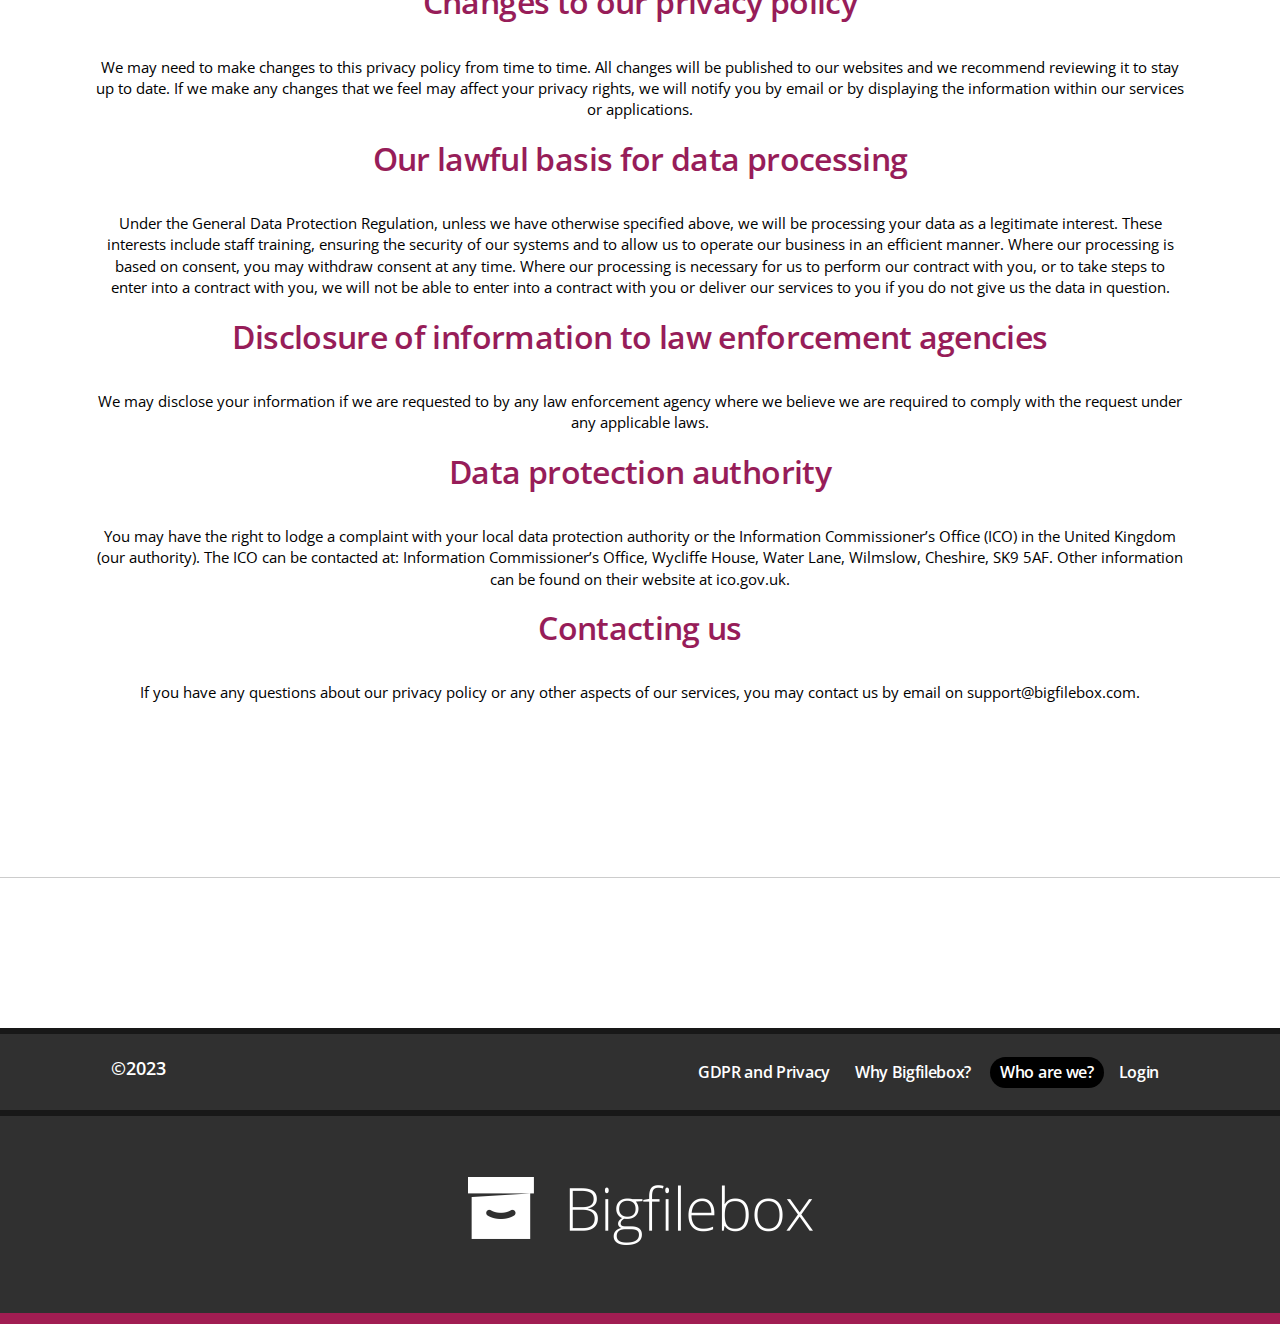
==== commit 18e25fce: "Better formatting" ====
--- a/gdpr-and-privacy.html
+++ b/gdpr-and-privacy.html
@@ -106,41 +106,42 @@
         <div class="container">
           <div class="row text-center our-team-page">
             <div class="col-md-12 col-sm-12 col-lg-12">
-              GDPR / Privacy – This document describes how we handle and manage your data to protect its security and your privacy.
-GDPR / Privacy  –  Summary
-We are BIGFILEBOX LIMITED, and you can contact us at support@bigfilebox.com
+              <h1></h1>GDPR / Privacy – This document describes how we handle and manage your data to protect its security and your privacy.</h1>
+<h2>GDPR / Privacy  –  Summary</h2>
+<p>We are BIGFILEBOX LIMITED, and you can contact us at support@bigfilebox.com
 We process your data to provide our services to you, or for our legitimate interests
 We only process your data for as long as we need to, and then we delete it
 We do not sell or share your data with others unless they are providing a service to us (such as payment service providers), or unless you ask us to share your data
 Our services include a number of places where you can send data to third parties. If you want to use these, you should check you are happy with the way they use your data
 We do not market to you without your consent and, if you give us your consent, you can withdraw it at any time
 We do not share your data outside the EEA
-Who we are
+            </p>
+<h3>Who we are</h3>
 BIGFILEBOX LIMITED (“we”, “us”, “our”) is a limited company registered in England and Wales (registration number 14086266) 93 Tabernacle Street,London, EC2A 4BA,United Kingdom.
 
 We operate a single service BigFilebox. This privacy policy covers how we will use, collect and process any data provided to us.
 
-How we process your data
+<h3>How we process your data</h3>
 Throughout your interactions with us we will collect only the data that we require in order to provide you with the service that you are requesting. The key information that we process is shown below for your information:
 
-IP Addresses
+<h3>IP Addresses</h3>
 When you access any of our services we will store a record of your IP address along with details of your request in our logs. This information is stored and used by our system team to ensure the integrity of our services. Retention: This information is stored in rotating logs, which are kept for a minimum of 6 months.
 
-Authorisation and session data
+<h3>Authorisation and session data</h3>
 Whenever you login to one of our services we will use cookies that will identify your session to our services. This is necessary to provide our service to you.
 
 In addition to these cookies, we also store IP addresses and browser user agents with your session. This allows us to look for anomalies in its use to help us protect your account and our systems.
 
 This data is stored until such time as the associated user account is deleted.
 
-Your name
+<h3>Your name</h3>
 When you sign up, we need to know your first and last name so that you can be identified. We will use your name to address you and it may be stored in various systems that you use (for example: our helpdesk). This is necessary to provide our service to you.
 
 Your name may be shared with other people that share access to an account you are part of. For example, if you have a BigFilebox account, your name will be shared with other members of that account.
 
 Your name will be retained until your user account is deleted. In some cases, your name may be kept with your billing records where we have a legal obligation to store this information.
 
-Email addresses
+<h3>Email addresses</h3>
 We will store your email address for the purposes of managing your account with us. This will be used for transactional emails that relate directly to your account or services. This information is required in order to ensure you are informed about your account and can take appropriate actions in various situations.
 
 We may also use your email address to send you messages about our services which may include notifications about newly launched features, improvements to the service, upcoming maintenance as well as ways to help you make the most of your service. If you would rather not receive these messages, please let us know or click the unsubscribe link in these emails.
@@ -153,19 +154,19 @@
 
 Your email address will be kept until such time as all accounts associated with it are deleted from our systems.
 
-Outgoing emails
+<h3>Outgoing emails</h3>
 If we send you transactional emails, these will be passed through our mail service providerâ€™s servers. This is necessary to provide our service to you. The information stored includes the contents of the message sent, the email addresses of the recipients and any other headers.
 
-Incoming emails
+<h3>Incoming emails</h3>
 If you send us emails, these may be passed through our mail service providerâ€™s mail servers. If some cases, these messages will be consumed by one of our services or applications, for example, tickets sent to your BigSupportbox account. This is necessary to provide our service to you.
 
-Passwords
+<h3>Passwords</h3>
 We never store your own passwords on our services in plain text. Passwords are hashed using an industry standard hashing algorithm. Use a unique password with our services that is not shared with any others.
 
-Company name and your postal address
+<h3>Company name and your postal address</h3>
 We require your postal address in order to provide you with an invoice for your services. This information is collected as a legal obligation and will be stored on our systems along with invoices for a minimum period of 7 years.
 
-Payment cards
+<h3>Payment cards</div>h3>
 We do not store full payment card details on our own servers. We work with external PCI-compliant payment processors (Stripe and GoCardless) who store these details.
 
 We store the last 4 digits of your card and the card type on our systems so that you can identify which card will be used for future payments.
@@ -174,7 +175,7 @@
 
 We will instruct our payment processors to delete any stored card details when you cancel your account.
 
-Any data added by you and stored in your accounts
+<h3>Any data added by you and stored in your accounts</h3>
 When you use our services you might upload or generate personal information relating to your own customers and users. You will remain the data controller for all such data that is stored within our systems and are responsible for ensuring you have an appropriate lawful basis and notices in place to allow us to store this data on your behalf.
 
 If you use a Bigfilebox Limited service which allows you to upload, store or process any personal data, you are responsible for ensuring that you are compliant with appropriate laws and regulations (for example the General Data Protection Regulation) for this data.
@@ -183,39 +184,30 @@
 
 Data stored in the services you have with us will be kept until such time as you delete the data yourselves or you cancel your account. Upon cancellation of an account, we may keep the data for up to 7 days at which point it will be purged from our databases.
 
-Analytics
+<h3>Analytics</h3>
 We use Google Analytics to help us track the details of visitors browsing our public websites. We do not send any personal data to Google’s services through Google Analytics and we configure our tracking codes to anonymise any IP addresses.
 
-Support by email
+<h3>Support by email</h3>
 If you contact us by email or through one of our websites, you will be sharing your contact details (email address and/or phone number) with us for the purposes of responding to your query. This is necessary to provide our service to you. Retention: We retain all support requests (including name and contact details) that we receive for the purposes of auditing and training of staff.
 
-Support by live chat
-If you chat with us on our live chat service, you will be sharing your email address with us for the purposes of sending you a transcript as well as identifying yourself to our support team. This is necessary to provide our service to you.
-
-In addition to this information, our live chat system will place a cookie in your browser which will persist until you quit your browser. This is required to ensure that your live chat can continue between separate page requests to our website.
-
-We also use records of live chats for staff training, to make sure we can offer you the best possible service.
-
-We retain transcripts of all live chats (including name and contact details of the website visitor) for the purposes of auditing and training of staff.
-
-Emails directly to/from our employees
+<h3>Emails directly to/from our employees</h3>
 If you communicate with our employees directly by email (i.e. not using our normal support channels), we may retain your name and email address in the mailboxes of the employee(s) that you communicate with. This is necessary to provide our service to you. Retention: Employee emails are kept indefinitely. Any emails that contain sensitive data that are delivered by accident will be removed immediately.
 
-Push notifications to mobile devices
+<h3>Push notifications to mobile devices</h3>
 If you use one of our mobile applications that send push notifications to your phone, we will store a unique token which identifies your mobile device and allows us to address push notifications to your phone. This is necessary to provide our service to you. We also store the content of push notifications for the purposes of debugging. Retention: The device token is stored until such time as you disable push notifications within our application (note: disabling notifications on your phone alone will not remove the token from our service). Historical push notification content is stored for a period of 3 days from the date it was sent.
 
-Backups
+<h3>Backups</h3>
 We store backups of data stored by us for use in disaster recovery. Backup data is encrypted and stored off site in a secure data centre. This is necessary to provide our service to you. Retention: Backup data is stored for a period of 3 years
 
-Job applications
+</h3>Job applications</h3>
 If you apply for a job with us, we will store the personal data that you submit for the purposes of considering your application.
 
 Job application data will only be kept until the position has been filled unless you ask us to keep your information on record for considering for a future position.
 
-Transfer of data on product or service acquisition
+<h3>Transfer of data on product or service acquisition</h3>
 If one of our services is acquired by another company or entity, we may share your information with the acquiring company so that they may continue to provide you with the services that you have elected to receive. You will be notified by email in the event that such an acquisition occurs.
 
-Third party processors
+<h3>Third party processors</h3>
 In some cases, we may use third parties to provide storage or computing services. We maintain a list of third parties that process data on our behalf.
 
 We may share your details with processional service companies such as accountants or accounting software.
@@ -225,38 +217,39 @@
 We may share your details with companies who provide us with communication services such as a live chat or email providers.
 We will not share your data with third parties for the purposes of any marketing without your consent unless otherwise specified in this privacy notice.
 
-Correcting your personal data
+<h3>Correcting your personal data</h3>
 It is important to us that the information we store is up to date and accurate. You may update your details at any time through our various websites and applications.
 
-Removal of your personal data
+<h3>Removal of your personal data</h3>
 In some cases, you may be able to request that we remove your personal data from our systems. As with correcting your data, you can often delete your data yourselves through our websites and applications. In other cases, though, please feel free to contact us using the information below.
 
-Your rights
+<h3>Your rights</h3>
 You have a lot of rights, including right to request access to and rectification or erasure of your personal data or restriction of processing of it. You also have the right to object to our processing of your data in some situations, as well as the right to data portability.
 
-Notification of data breaches
+<h3>Notification of data breaches</h3>
 Upon discovering any data breaches, we will notify any affected individuals as soon as its practical following our data breach notification policy. This policy dictates that in the event of a data breach concerning personal data, the affected parties will be notified by email to the main email address we store with your account.
 
-Use of our services by persons under the age of 16
+<h3>
+Use of our services by persons under the age of 16</h3>
 We do not allow anyone under the age of 16 to signup, use or store any personal data with us on any of our services. If we discover or are notified about the presence of a user under this age, we will remove their data from our systems without notice.
 
-Changes to our privacy policy
+<h3>Changes to our privacy policy</h3>
 We may need to make changes to this privacy policy from time to time. All changes will be published to our websites and we recommend reviewing it to stay up to date. If we make any changes that we feel may affect your privacy rights, we will notify you by email or by displaying the information within our services or applications.
 
-Our lawful basis for data processing
+<h3>Our lawful basis for data processing</h3>
 Under the General Data Protection Regulation, unless we have otherwise specified above, we will be processing your data as a legitimate interest. These interests include staff training, ensuring the security of our systems and to allow us to operate our business in an efficient manner.
 
 Where our processing is based on consent, you may withdraw consent at any time.
 
 Where our processing is necessary for us to perform our contract with you, or to take steps to enter into a contract with you, we will not be able to enter into a contract with you or deliver our services to you if you do not give us the data in question.
 
-Disclosure of information to law enforcement agencies
+<h3>Disclosure of information to law enforcement agencies</h3>
 We may disclose your information if we are requested to by any law enforcement agency where we believe we are required to comply with the request under any applicable laws.
 
-Data protection authority
+<h3>Data protection authority</h3>
 You may have the right to lodge a complaint with your local data protection authority or the Information Commissioner’s Office (ICO) in the United Kingdom (our authority). The ICO can be contacted at: Information Commissioner’s Office, Wycliffe House, Water Lane, Wilmslow, Cheshire, SK9 5AF. Other information can be found on their website at ico.gov.uk.
 
-Contacting us
+<h3>Contacting us</h3>
 If you have any questions about our privacy policy or any other aspects of our services, you may contact us by email on support@bigfilebox.com.
               
             </div>
